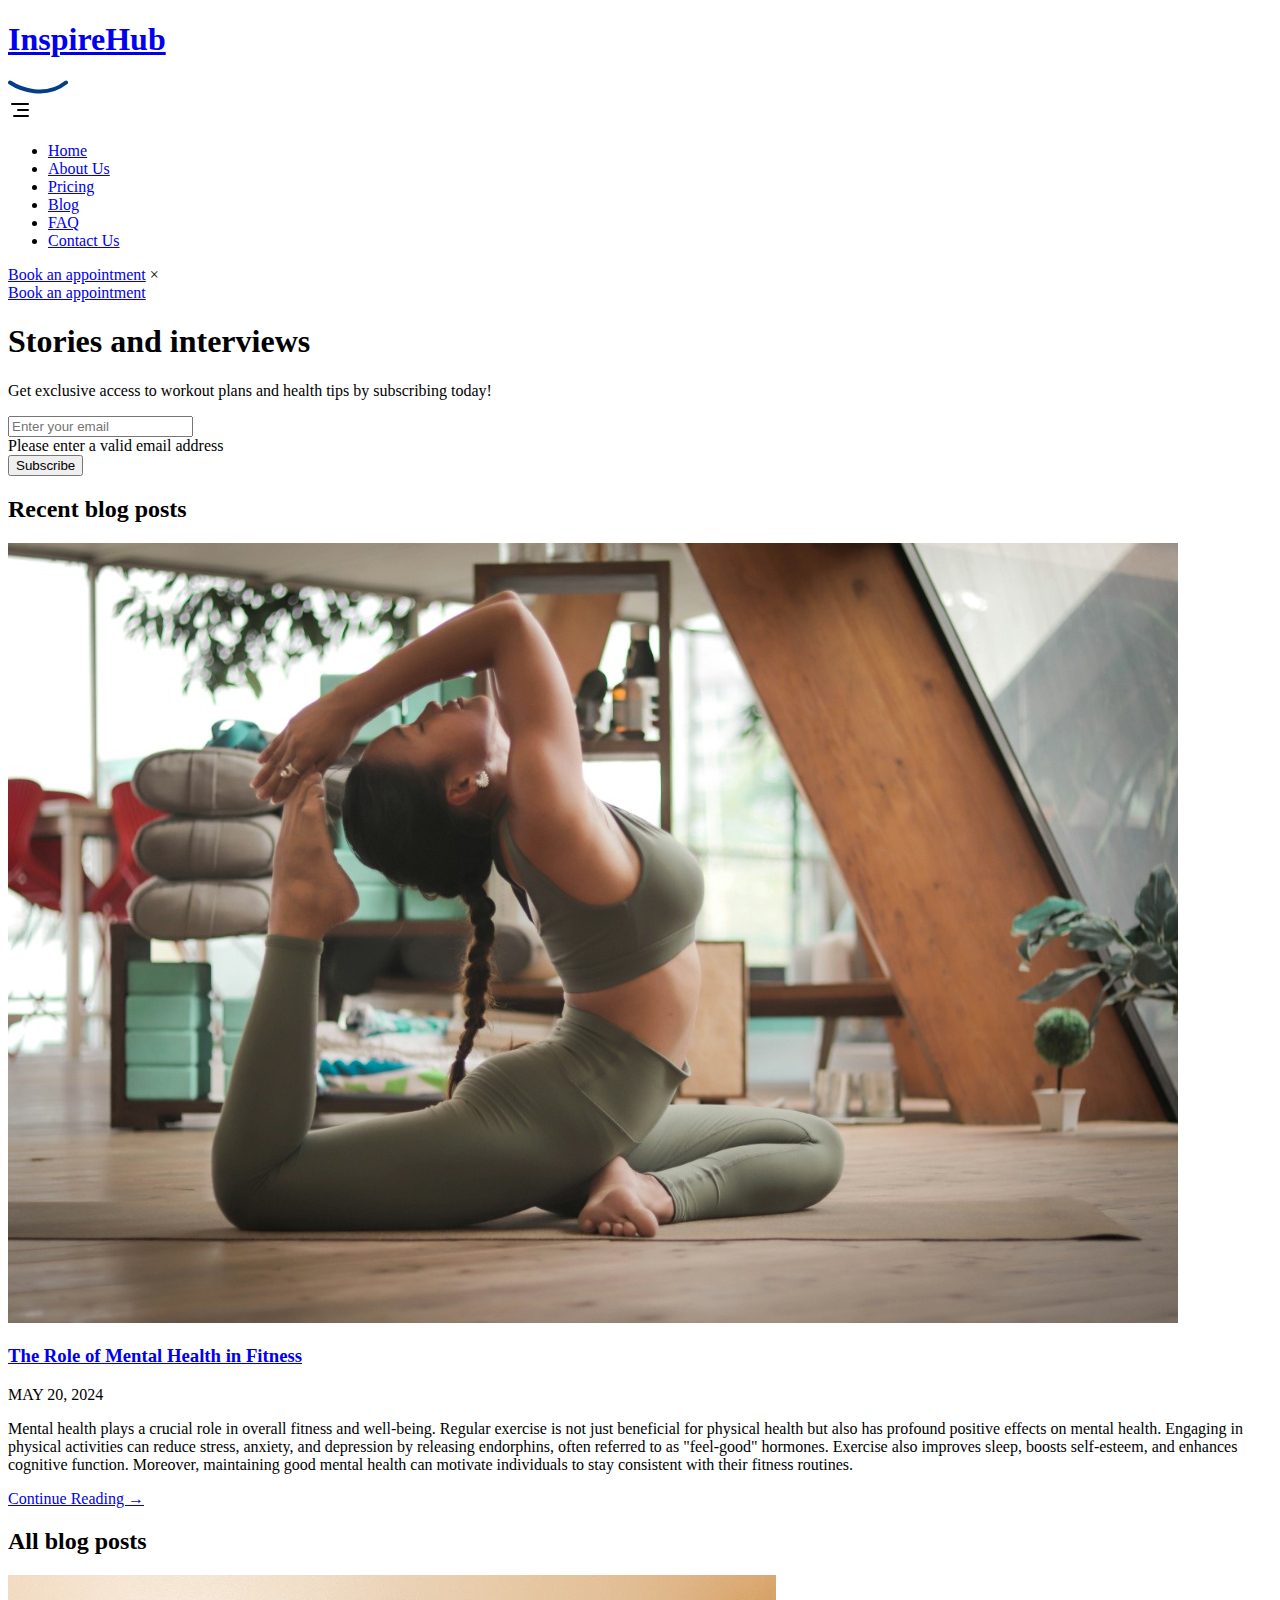
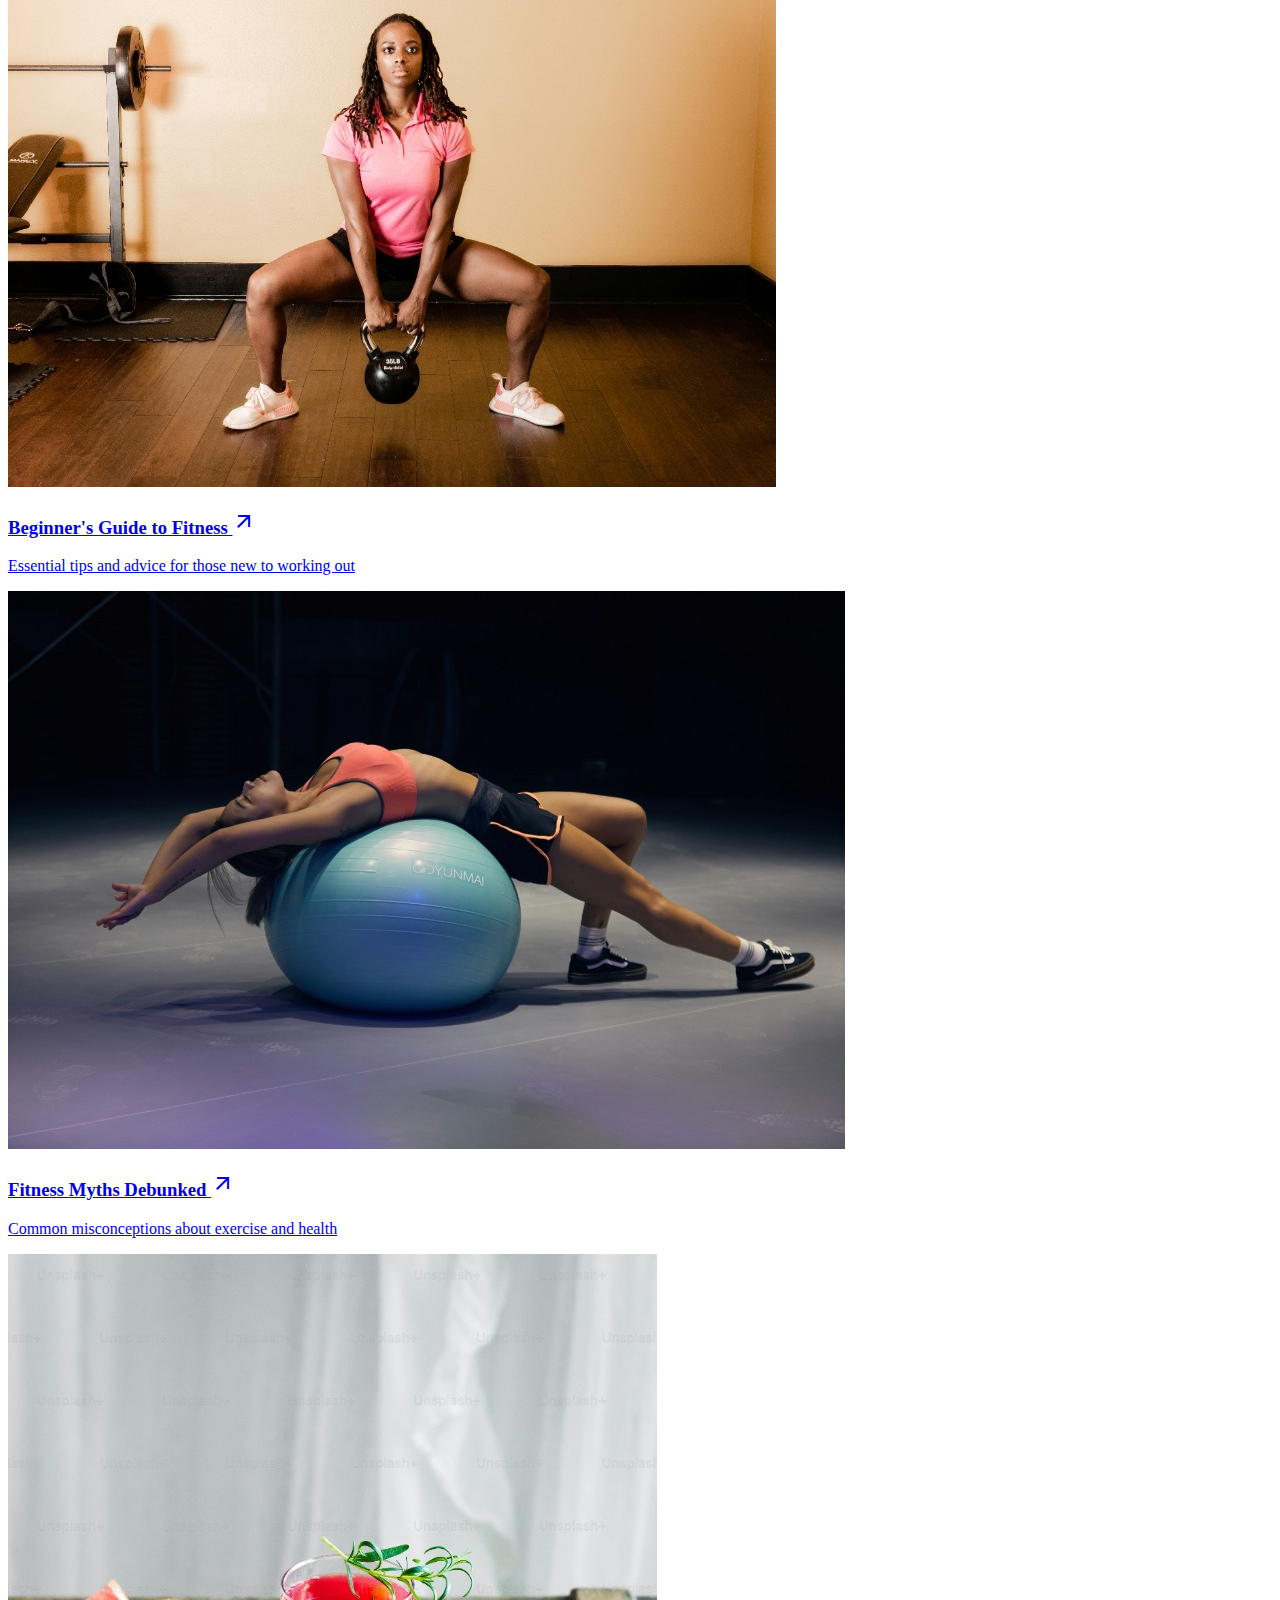
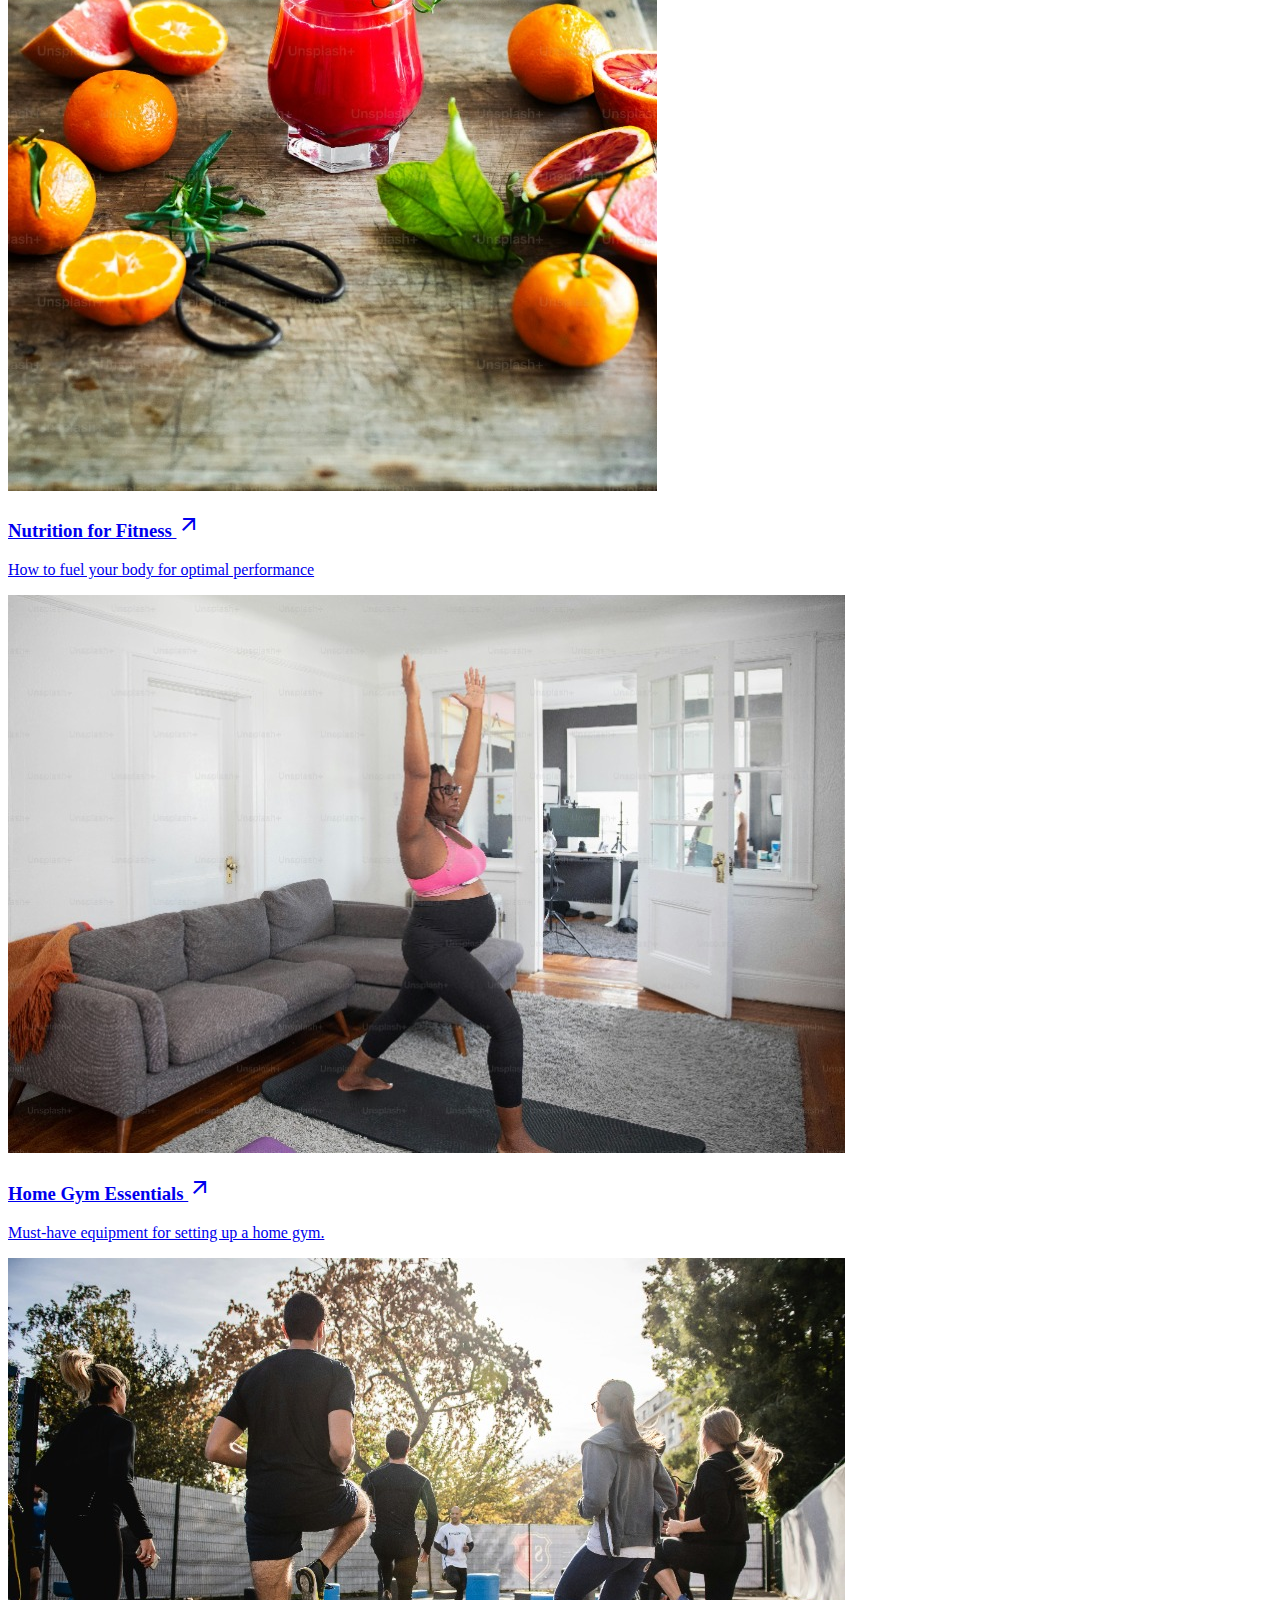
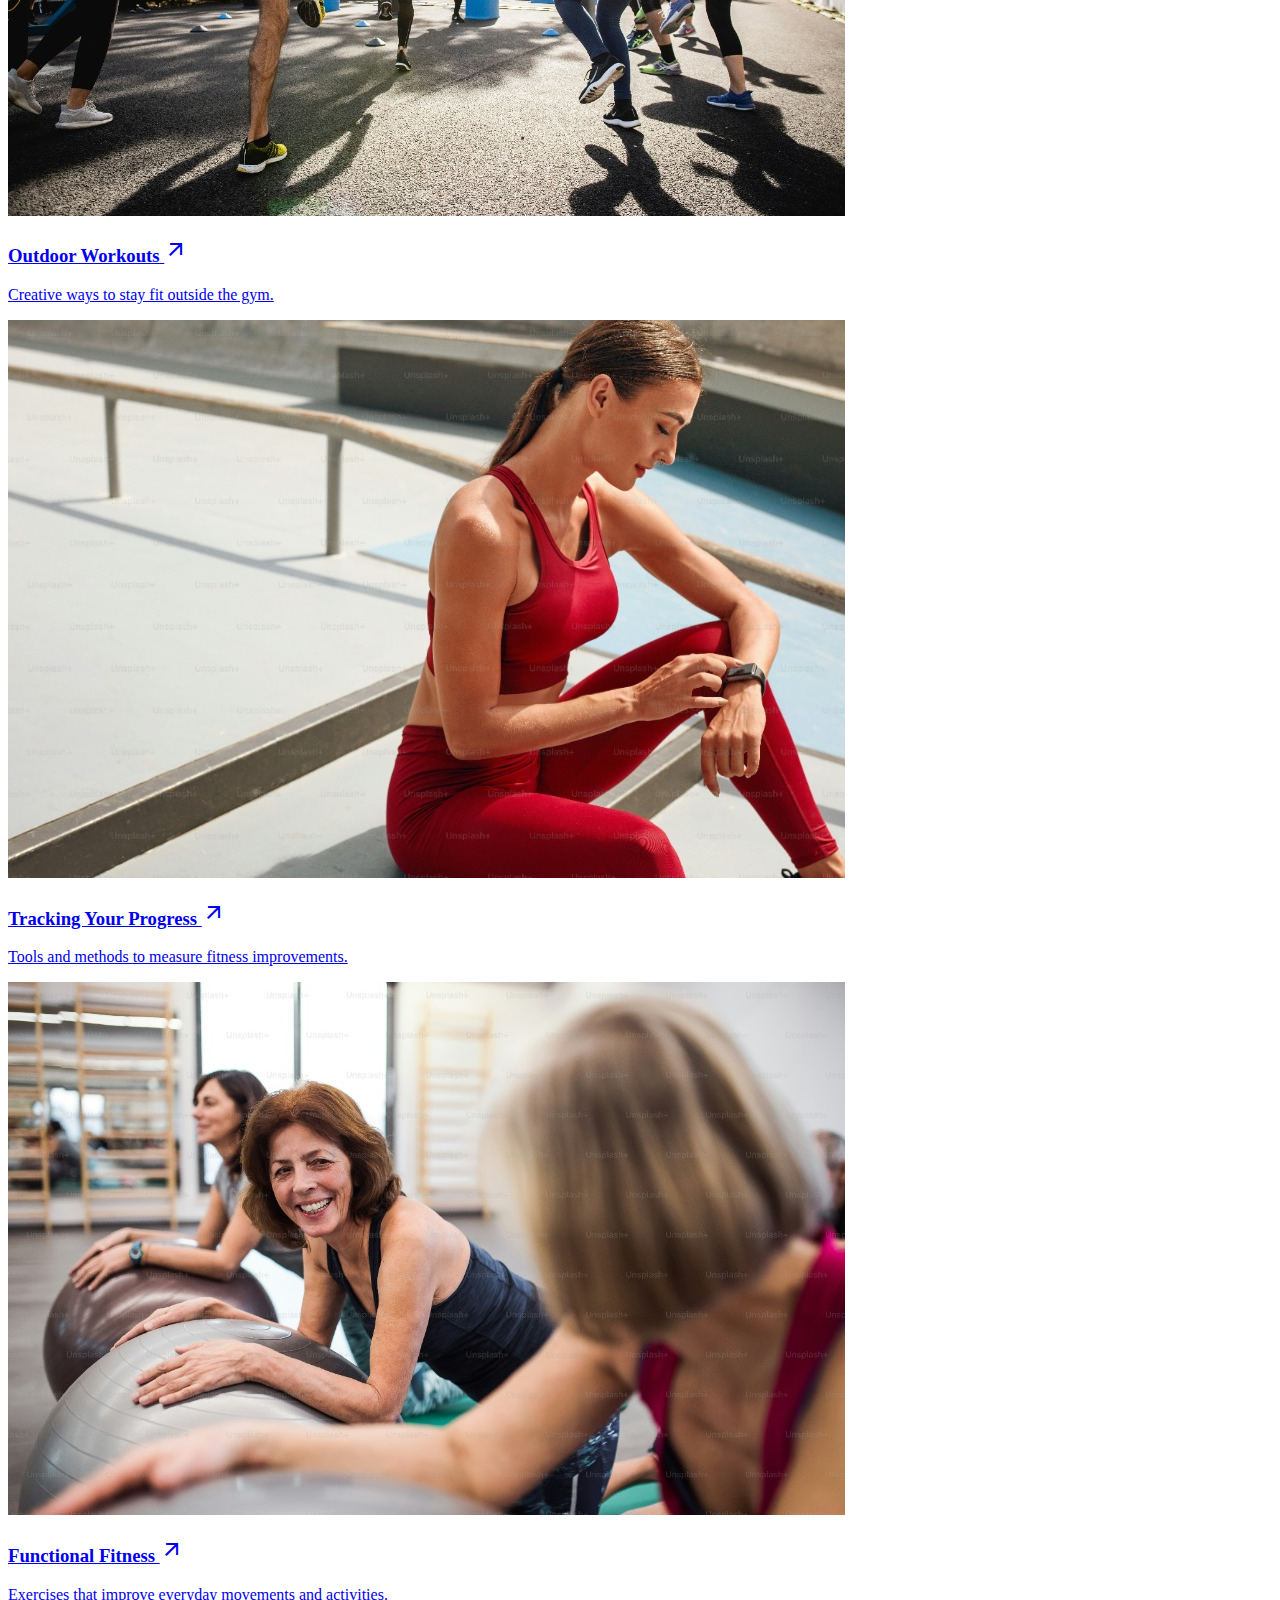
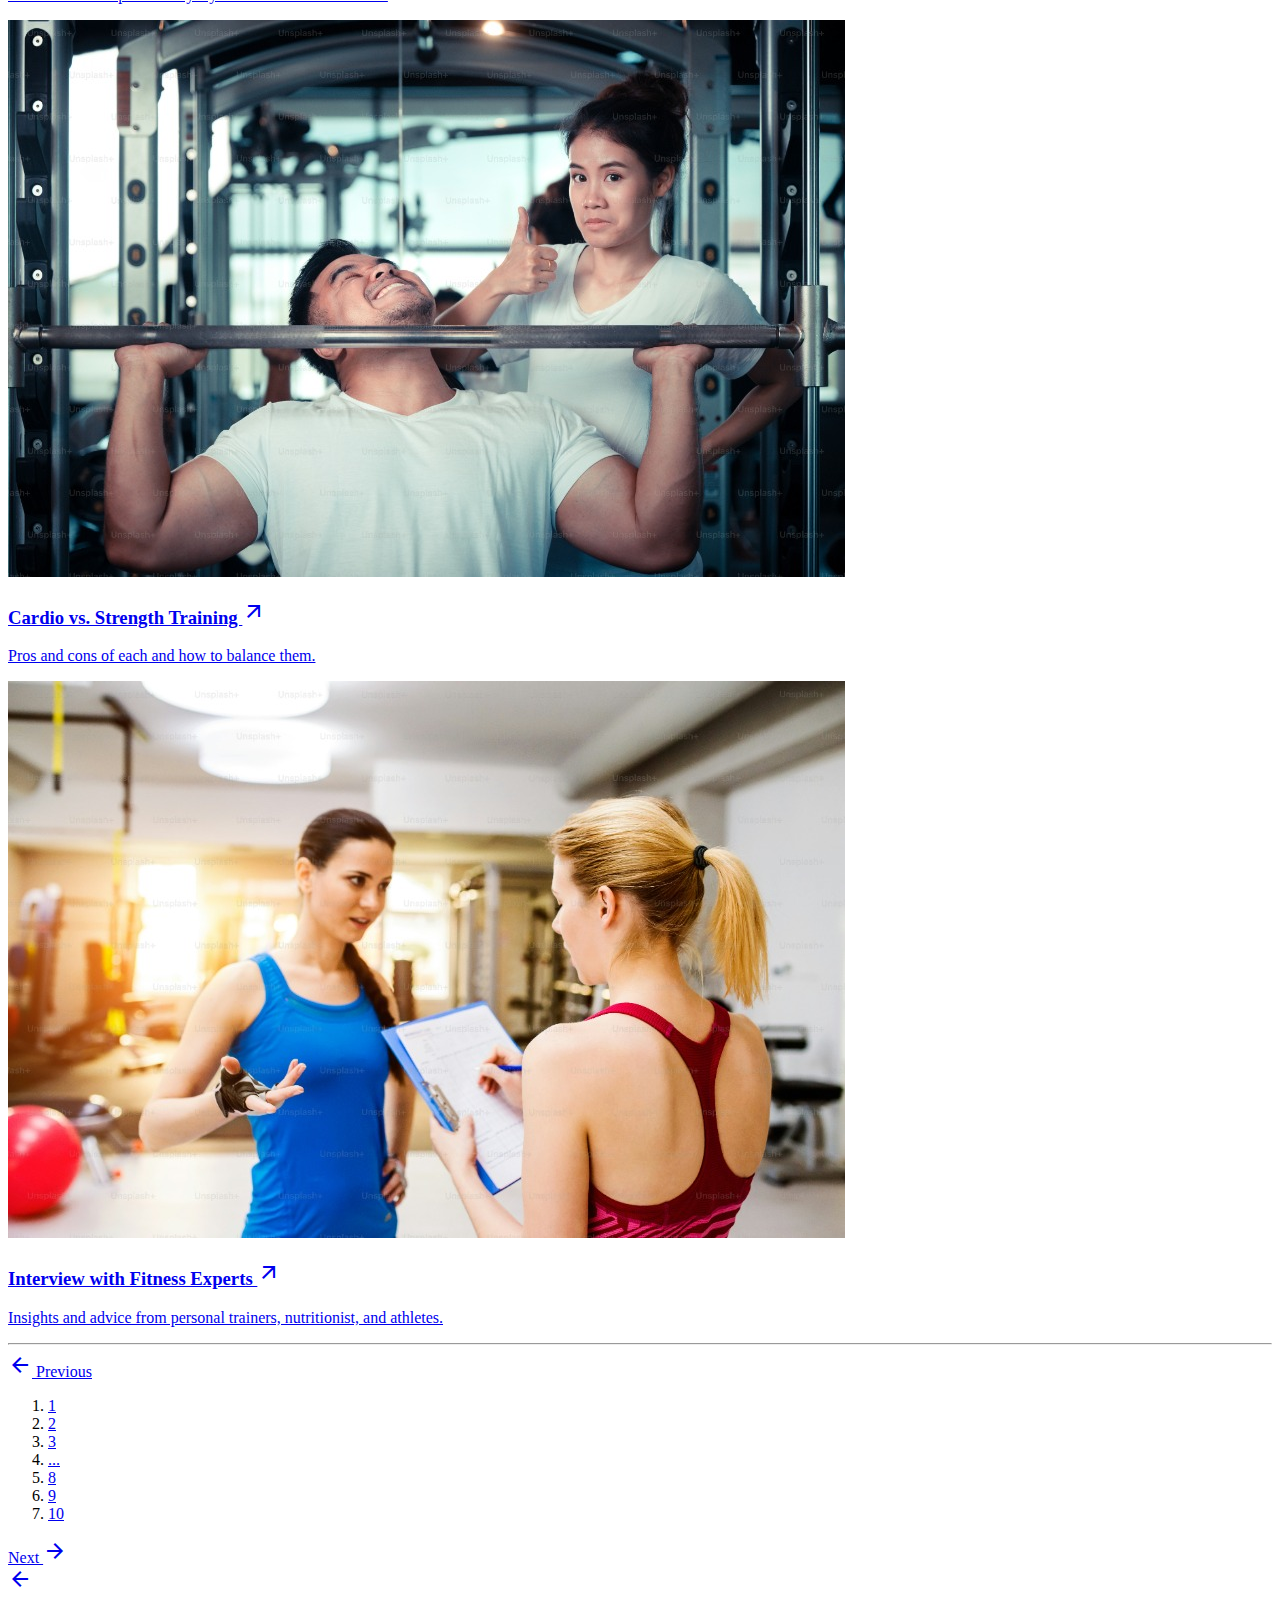
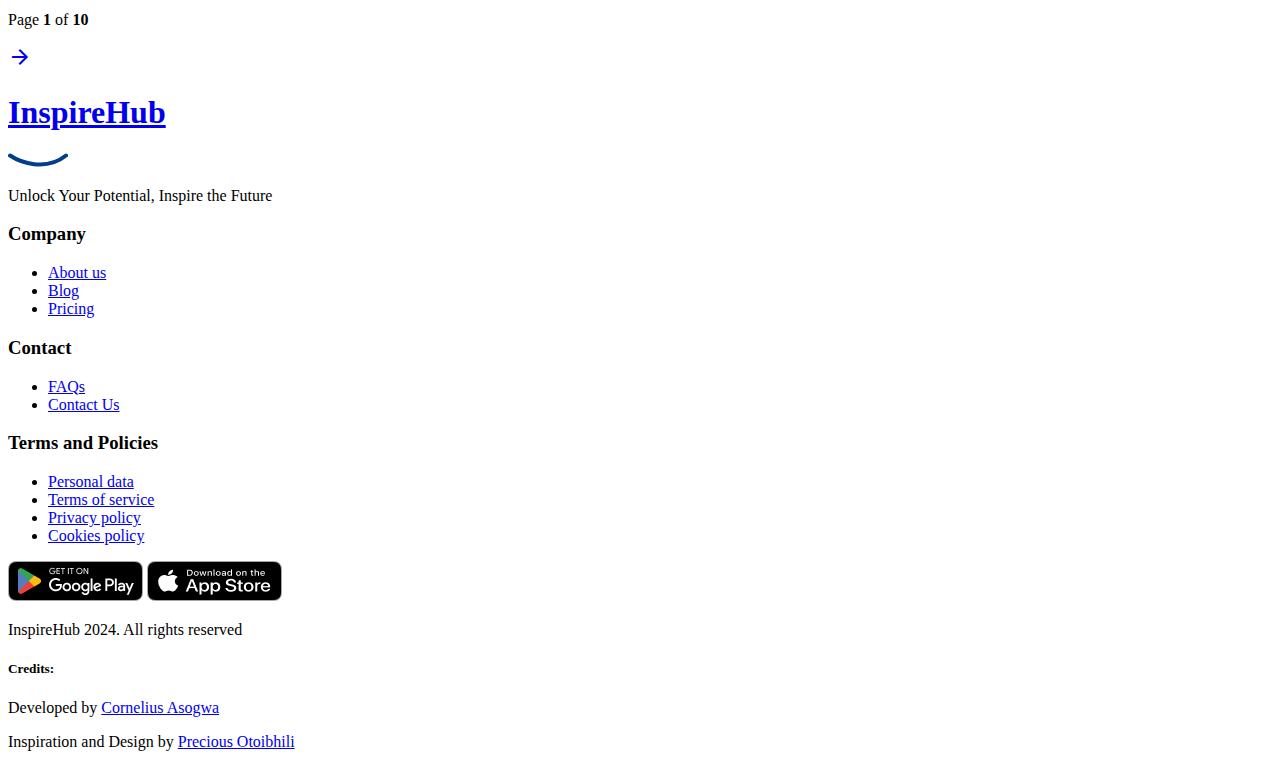
==== pages/blog.html @ 9dee16da "File structure and restructuring. Prepared this for further expansion of this work" ====
<!DOCTYPE html>
<html lang="en">

<head>
   <meta charset="UTF-8">
   <meta name="viewport" content="width=device-width, initial-scale=1.0">
   <meta name="description" content="A fitness organisation that offers services and provides contents to improve and encourage the health and fitness of people.">
   <meta name="author" content="Precious Otoibhili">
   <title>InspireHub Blog</title>
   <link rel="stylesheet" href="styles.css">
   <link rel="stylesheet"
      href="https://fonts.googleapis.com/css2?family=Nunito:wght@400;700&family=Open+Sans:wght@400;700&display=swap"
      rel="stylesheet">
   <link href="https://fonts.googleapis.com/css2?family=Material+Symbols+Outlined" rel="stylesheet">
</head>

<body>

   <header>
      <div id="logo" role="img" aria-label="InspireHub logo">
         <a href="/index.html">
            <h1>InspireHub</h1>
            <div id="vector">
               <svg aria-label="InspireHub icon" width="60" height="14" viewBox="0 0 60 14" fill="none"
                  xmlns="http://www.w3.org/2000/svg">
                  <path d="M2 2.5C12.2044 9.29161 37.6907 18.7999 58 2.5" stroke="#023E8A" stroke-width="4"
                     stroke-linecap="round" />
               </svg>
            </div>
         </a>
      </div>

      <!-- Menu button for smaller screens -->
      <div id="menu-btn" role="button">
         <svg aria-label="button icon" xmlns="http://www.w3.org/2000/svg" width="24" height="24" viewBox="0 0 24 24"
            fill="none" stroke="currentColor" stroke-width="2" stroke-linecap="round" stroke-linejoin="round"
            class="icon icon-tabler icons-tabler-outline icon-tabler-align-right">
            <path stroke="none" d="M0 0h24v24H0z" fill="none" />
            <path d="M4 6l16 0" />
            <path d="M10 12l10 0" />
            <path d="M6 18l14 0" />
         </svg>
      </div>
      <!-- Menu button ends -->

      <div id="topnav-container">
         <nav>
            <ul>
               <li><a href="/pages/home.html">Home</a></li>
               <li><a href="/pages/about.html">About Us</a></li>
               <li><a href="/pages/pricing.html">Pricing</a></li>
               <li><a href="/pages/blog.html" class="active">Blog</a></li>
               <li><a href="/pages/faq.html">FAQ</a></li>
               <li><a href="/pages/contact.html">Contact Us</a></li>
            </ul>
         </nav>
         <a id="mobile-cta-btn" role="button" href="/pages/appointment.html">Book an appointment</a>
         <!-- Mobile nav close button -->
         <span id="close-btn">&times;</span>
      </div>
      <a id="cta-btn" role="button" href="/pages/appointment.html">Book an appointment</a>
   </header>

   <main>
      <section id="hero">
         <div id="hero-content">
            <h1>Stories and interviews</h1>
            <p>Get exclusive access to workout plans and health tips by subscribing today!</p>

            <form id="newsletterForm">
               <label for="email">
                  <input type="email" id="email" name="email" placeholder="Enter your email" autocomplete="email" required>
               </label>
               <div id="error-message">Please enter a valid email address</div>
               <input type="submit" id="news-submit-btn" value="Subscribe">
            </form>
         </div>
      </section>

      <div id="section-wrapper">
         <section id="recent-blog-post">
            <h2>Recent blog posts</h2>
            <article>
               <div id="img-container">
                  <a href="/pages/blogs/mental-health-role.html">
                     <img src="/images/yoga-girl.jpg" alt="Girl doing yoga">
                  </a>
               </div>
               <div id="recent-blog-content">
                  <h3><a href="/pages/blogs/mental-health-role.html">The Role of Mental Health in Fitness</a></h3>
                  <span id="post-date">MAY 20, 2024</span>

                  <p>
                     Mental health plays a crucial role in overall fitness and well-being. Regular exercise is not just
                     beneficial for physical health but also has profound positive effects on mental health. Engaging in
                     physical activities can reduce stress, anxiety, and depression by releasing endorphins, often
                     referred to as "feel-good" hormones. Exercise also improves sleep, boosts self-esteem, and enhances
                     cognitive function. Moreover, maintaining good mental health can motivate individuals to stay
                     consistent with their fitness routines.
                  </p>
                  <p id="continue-reading"><a href="/pages/blogs/mental-health-role.html">Continue Reading <span class="arrow">&rarr;</span></a></p>
               </div>
            </article>
         </section>

         <section id="related-post">
            <h2>All blog posts</h2>

            <div id="related-post-articles-container">
               <article>
                  <a href="/pages/blogs/fitness-guide.html">
                     <img src="/images/beginners-guide.jpg" alt="A girl lifting weight">
                     <h3>Beginner's Guide to Fitness <span class="material-symbols-outlined">arrow_outward</span></h3>
                     <p>Essential tips and advice for those new to working out</p>
                  </a>
               </article>

               <article>
                  <a href="/pages/blogs/fitness-myth.html">
                     <img src="/images/fitness-myth.jpg" alt="A girl stretching on a stretch ball">
                     <h3>Fitness Myths Debunked <span class="material-symbols-outlined">arrow_outward</span></h3>
                     <p>Common misconceptions about exercise and health</p>
                  </a>
               </article>

               <article>
                  <a href="/pages/blogs/fitness-nutrition.html">
                     <img src="/images/nutrition-fitness.jpg" alt="Sliced fruits">
                     <h3>Nutrition for Fitness <span class="material-symbols-outlined">arrow_outward</span></h3>
                     <p>How to fuel your body for optimal performance</p>
                  </a>
               </article>

               <article>
                  <a href="/pages/blogs/home-gym.html">
                     <img src="/images/home-gym.jpg" alt="A woman exercising at home">
                     <h3>Home Gym Essentials <span class="material-symbols-outlined">arrow_outward</span></h3>
                     <p>Must-have equipment for setting up a home gym.</p>
                  </a>
               </article>

               <article>
                  <a href="/pages/blogs/outdoor-workout.html">
                     <img src="/images/outdoor-workout.jpg" alt="People working out outdoor">
                     <h3>Outdoor Workouts <span class="material-symbols-outlined">arrow_outward</span></h3>
                     <p>Creative ways to stay fit outside the gym.</p>
                  </a>
               </article>

               <article>
                  <a href="/pages/blogs/tracking-progress.html">
                     <img src="/images/tracking-progress.jpg" alt="A girl looking at her wrist watch">
                     <h3>Tracking Your Progress <span class="material-symbols-outlined">arrow_outward</span></h3>
                     <p>Tools and methods to measure fitness improvements.</p>
                  </a>
               </article>

               <article>
                  <a href="/pages/blogs/functional-firness.html">
                     <img src="/images/functional-fitness.jpg" alt="Girls chatting at the gym">
                     <h3>Functional Fitness <span class="material-symbols-outlined">arrow_outward</span></h3>
                     <p>Exercises that improve everyday movements and activities.</p>
                  </a>
               </article>

               <article>
                  <a href="/pages/blogs/cardio-training.html">
                     <img src="/images/cardio.jpg" alt="A man lifting weight">
                     <h3>Cardio vs. Strength Training <span class="material-symbols-outlined">arrow_outward</span></h3>
                     <p>Pros and cons of each and how to balance them.</p>
                  </a>
               </article>

               <article>
                  <a href="/pages/blogs/fitness-interview.html">
                     <img src="/images/fitness-interview.jpg" alt="Interview with a gym trainer">
                     <h3>Interview with Fitness Experts <span class="material-symbols-outlined">arrow_outward</span>
                     </h3>
                     <p>Insights and advice from personal trainers, nutritionist, and athletes.</p>
                  </a>
               </article>
            </div>
         </section>

         <hr>

         <div id="pagination">
            <a role="button" href="#fake"><span class="material-symbols-outlined">arrow_back</span> Previous</a>
            <ol>
               <li><a class="active-page" href="#fake">1</a></li>
               <li><a href="#fake">2</a></li>
               <li><a href="#fake">3</a></li>
               <li><a href="#fake">...</a></li>
               <li><a href="#fake">8</a></li>
               <li><a href="#fake">9</a></li>
               <li><a href="#fake">10</a></li>
            </ol>
            <a role="button" href="#fake">Next <span class="material-symbols-outlined">arrow_forward</span></a>
         </div>

         <!-- Mobile pagination -->
         <div id="mobile-pagination">
            <div>
               <a href="#fake"><span class="material-symbols-outlined">arrow_back</span></a>
               <p>Page <span style="font-weight: bold;">1</span> of <span style="font-weight: bold;">10</span></p>
               <a href="#fake"><span class="material-symbols-outlined">arrow_forward</span></a>
            </div>
         </div>
         <!-- Mobile pagination ends -->
      </div>
   </main>

   <footer>
      <div id="main-footer-content">
         <div>
            <div id="logo" role="img" aria-label="InspireHub logo">
               <a href="/index.html">
                  <h1>InspireHub</h1>
                  <div id="vector">
                     <svg aria-label="InspireHub icon" width="60" height="14" viewBox="0 0 60 14" fill="none"
                        xmlns="http://www.w3.org/2000/svg">
                        <path d="M2 2.5C12.2044 9.29161 37.6907 18.7999 58 2.5" stroke="#023E8A" stroke-width="4"
                           stroke-linecap="round" />
                     </svg>
                  </div>
               </a>
            </div>
            <p>Unlock Your Potential, Inspire the Future</p>
         </div>


         <section>
            <h3>Company</h3>
            <ul>
               <li><a href="/pages/about.html">About us</a></li>
               <li><a href="/pages/blog.html">Blog</a></li>
               <li><a href="/pages/pricing.html">Pricing</a></li>
            </ul>
         </section>

         <section>
            <h3>Contact</h3>
            <ul>
               <li><a href="/pages/faq.html">FAQs</a></li>
               <li><a href="/pages/contact.html">Contact Us</a></li>
            </ul>
         </section>

         <section>
            <h3>Terms and Policies</h3>
            <ul>
               <li><a href="/pages/terms-and-policies/personal-data.html">Personal data</a></li>
               <li><a href="/pages/terms-and-policies/service-term.html">Terms of service</a></li>
               <li><a href="/pages/terms-and-policies/privacy.html">Privacy policy</a></li>
               <li><a href="/pages/terms-and-policies/cookies.html">Cookies policy</a></li>
            </ul>
         </section>

         <div id="download-badge">
            <a href="#fake"><img src="/images/playStore-badge.png" alt="Google Play download badge"></a>
            <a href="#fake"><img src="/images/appStore-badge.png" alt="App Store download badge"></a>
         </div>
      </div>

      <p id="copyright">InspireHub 2024. All rights reserved</p>
      <div id="credit">
         <h5>Credits:</h5>
         <p>Developed by <a href="https://x.com/corneliusweb_">Cornelius Asogwa</a></p>
         <p>Inspiration and Design by <a href="https://x.com/Pr3ciousUI">Precious Otoibhili</a></p>
      </div>
   </footer>

   <script src="app.js" defer></script>
</body>

</html>
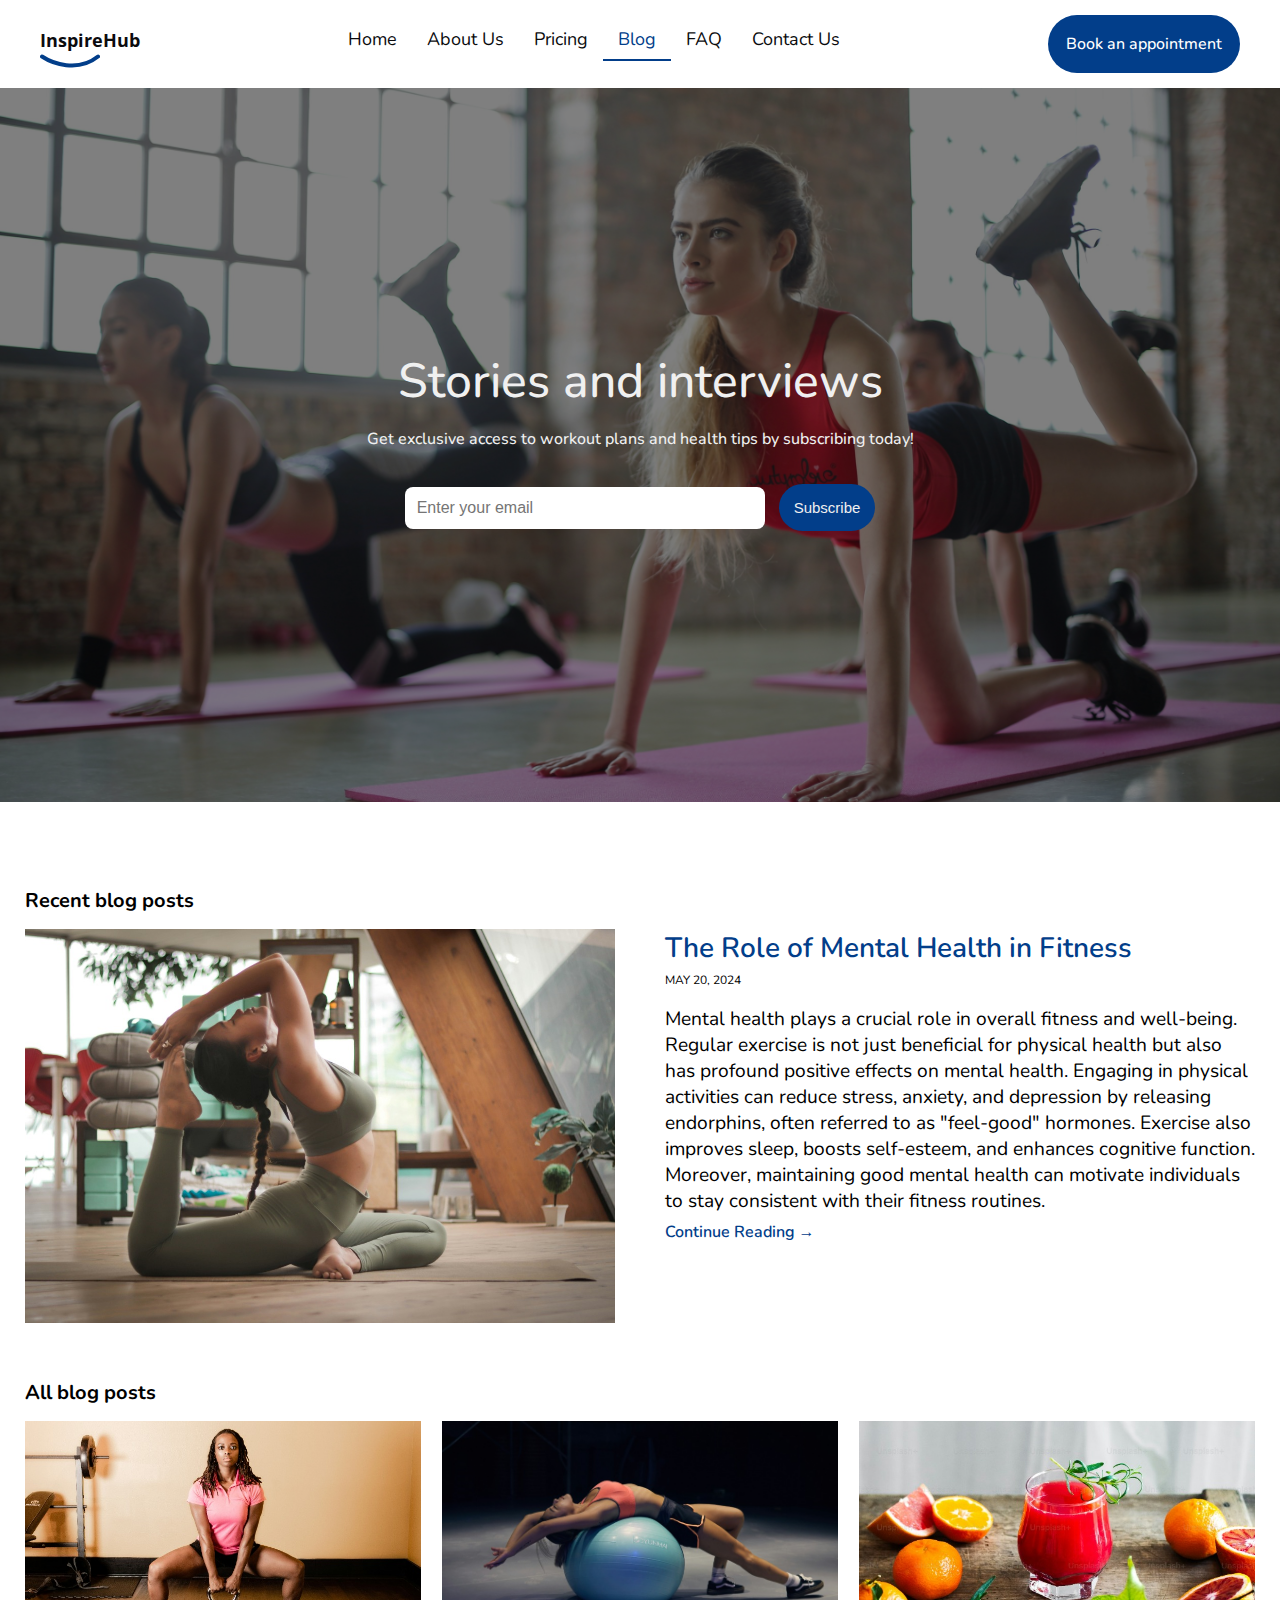
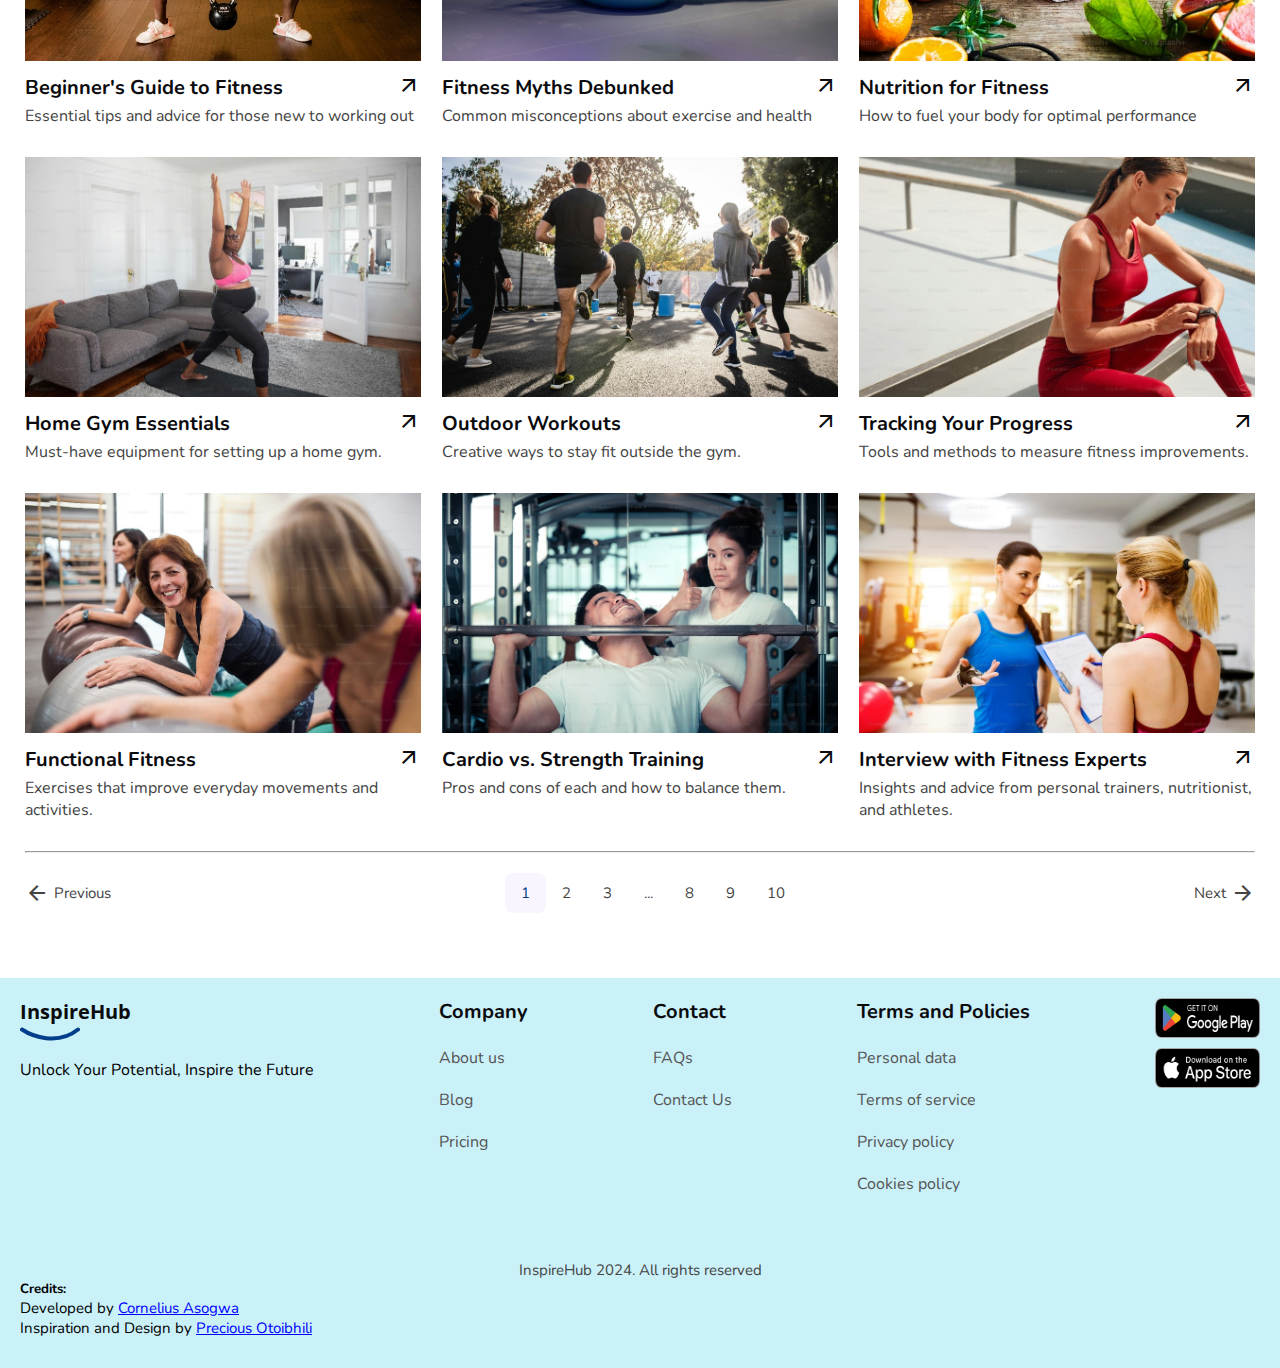
==== commit 4470fb7c: "link adjustment" ====
--- a/pages/blog.html
+++ b/pages/blog.html
@@ -7,7 +7,7 @@
    <meta name="description" content="A fitness organisation that offers services and provides contents to improve and encourage the health and fitness of people.">
    <meta name="author" content="Precious Otoibhili">
    <title>InspireHub Blog</title>
-   <link rel="stylesheet" href="styles.css">
+   <link rel="stylesheet" href="/css/blog.css">
    <link rel="stylesheet"
       href="https://fonts.googleapis.com/css2?family=Nunito:wght@400;700&family=Open+Sans:wght@400;700&display=swap"
       rel="stylesheet">
@@ -270,7 +270,7 @@
       </div>
    </footer>
 
-   <script src="app.js" defer></script>
+   <script src="/js/main.js"></script>
 </body>
 
 </html>--- a/css/blog.css
+++ b/css/blog.css
@@ -0,0 +1,707 @@
+:root {
+   /* Primary colors */
+   --site-blue-color: #023E8A;
+   --white-color: #fff;
+   --black-color: #000;
+   --blue-color: blue;
+   --red-color: red;
+   --page-black-color: #0B0B0E;
+   --footer-lightblue-color: #CAF0F8;
+   --footer-links-grey: #6A6B6C;
+
+   /* Secondary colors */
+   --level-9-white: #f0f0f0;
+   --level-3-black: #333;
+   --level-4-black: #444;
+   --level-5-black: #555;
+   --level-6-black: #666;
+   --faint-black-color: rgba(0, 0, 0, 0.5);
+   --pagination-bg-color: #F9F5FF;
+
+   /* Fonts */
+   --site-font: 'Nunito', sans-serif;
+   --logo-font: 'Open sans';
+
+   /* Sizes */
+   --max-page-size: 1440px;
+   --page-padding: 25px;
+   --page-padding-small-screen: 15px;
+}
+
+* {
+   box-sizing: border-box;
+   margin: 0;
+   padding: 0;
+}
+
+/* Large screen hidden buttons */
+#menu-btn {
+   display: none;
+}
+
+#close-btn {
+   display: none;
+}
+
+#mobile-cta-btn {
+   display: none;
+}
+
+/* ...................... */
+
+
+body {
+   font-family: var(--site-font), sans-serif;
+   max-width: var(--max-page-size);
+   background-color: var(--white-color);
+}
+
+header {
+   display: flex;
+   justify-content: space-between;
+   align-items: center;
+   padding: 15px 40px;
+}
+
+header a {
+   text-decoration: none;
+   color: var(--page-black-color);
+}
+
+header h1 {
+   font-family: var(--logo-font), sans-serif;
+   font-size: 18px;
+   color: var(--page-black-color);
+}
+
+header #vector {
+   width: 56px;
+   height: 9px;
+}
+
+header nav ul {
+   list-style-type: none;
+   display: flex;
+}
+
+header nav a {
+   padding: 0 15px;
+   display: inline-block;
+   font-size: 18px;
+   padding-bottom: 8px;
+}
+
+header nav a:hover:not(a.active) {
+   text-decoration: underline;
+}
+
+header nav a.active {
+   border-bottom: 2px solid var(--site-blue-color);
+   color: var(--site-blue-color);
+}
+
+
+header #cta-btn {
+   background-color: var(--site-blue-color);
+   border-radius: 50px;
+   border: none;
+   color: var(--white-color);
+   font-weight: 500;
+   display: block;
+   padding: 18px;
+}
+
+
+main section#hero {
+   width: 100%;
+   height: 714px;
+   background-image: url('/images/fitness-background.jpg');
+   background-repeat: no-repeat;
+   background-position: center;
+   background-size: cover;
+   margin-bottom: 60px;
+}
+
+section #hero-content {
+   height: 100%;
+   width: 100%;
+   background-color: var(--faint-black-color);
+   color: var(--level-9-white);
+   text-align: center;
+   padding-top: 260px;
+   text-align: center;
+}
+
+#hero-content h1 {
+   font-size: 48px;
+   font-weight: 500;
+   margin-bottom: 10px;
+}
+
+#hero-content p {
+   font-weight: 500;
+   line-height: 1.9;
+   margin-bottom: 30px;
+}
+
+#hero input[type="email"] {
+   margin-right: 10px;
+   padding: 12px;
+   width: 360px;
+   border-radius: 8px;
+   outline: none;
+   border: none;
+   font-size: 16px;
+}
+#hero input[type="email"]:focus {
+   border: 3px solid var(--site-blue-color);
+}
+
+#error-message {
+   color: var(--red-color);
+   padding: 3px 0;
+   display: none;
+}
+
+#hero input[type="submit"] {
+   padding: 15px;
+   font-size: 15px;
+   border-radius: 25px;
+   border: none;
+   color: #f0f0f0;
+   cursor: pointer;
+   background-color: var(--site-blue-color);
+   text-align: center;
+}
+
+
+/* All section headings */
+section h2 {
+   margin-bottom: 15px;
+   font-size: 20px;
+   display: inline-block;
+   text-decoration: none;
+   color: var(--black-color);
+}
+
+#section-wrapper {
+   padding: var(--page-padding);
+}
+
+
+section#recent-blog-post {
+   margin-bottom: 50px;
+}
+
+#recent-blog-post article {
+   display: flex;
+   justify-content: space-between;
+}
+
+article #img-container {
+   width: 48%;
+}
+
+#img-container img {
+   width: 100%;
+   height: auto;
+}
+
+article #recent-blog-content {
+   width: 48%;
+}
+
+#recent-blog-content h3 a {
+   color: var(--site-blue-color);
+   font-size: 28px;
+   font-weight: 600;
+   text-decoration: none;
+   display: block;
+}
+
+#recent-blog-content p {
+   font-size: 1.2em;
+}
+
+span#post-date {
+   display: block;
+   font-size: 12px;
+   margin-top: 5px;
+   margin-bottom: 18px;
+}
+
+#continue-reading a {
+   display: block;
+   color: var(--site-blue-color);
+   margin-top: 7px;
+   font-size: 16px;
+   font-weight: 600;
+   text-decoration: none;
+}
+
+
+
+section #related-post-articles-container {
+   display: flex;
+   flex-wrap: wrap;
+   justify-content: space-between;
+}
+
+#related-post-articles-container article {
+   width: 32.2%;
+   margin-bottom: 30px;
+}
+
+section#related-post img {
+   width: 100%;
+   height: 240px;
+   object-fit: cover;
+}
+
+#related-post a {
+   text-decoration: none;
+   display: block;
+}
+
+#related-post a:hover {
+   text-decoration: underline;
+   text-decoration-thickness: 1.5px;
+   text-decoration-color: var(--level-6-black);
+}
+
+#related-post h3 {
+   color: var(--page-black-color);
+   font-size: 20px;
+   margin-top: 7px;
+}
+
+#related-post p {
+   margin-top: 4px;
+   color: var(--level-4-black);
+   font-size: 16px;
+}
+
+#related-post .material-symbols-outlined {
+   float: right;
+}
+
+hr::after {
+   content: "";
+   clear: both;
+   display: table;
+}
+
+
+
+#pagination {
+   display: flex;
+   justify-content: space-between;
+   align-items: center;
+   margin-top: 20px;
+}
+
+#pagination ol {
+   display: flex;
+   list-style-type: none;
+}
+
+#pagination a {
+   display: block;
+   padding: 10px 16px;
+   text-decoration: none;
+   color: var(--level-4-black);
+   font-size: 15px;
+}
+
+#pagination a.active-page {
+   color: var(--site-blue-color);
+   background-color: var(--pagination-bg-color);
+   border-radius: 8px;
+}
+
+#pagination a[role="button"] {
+   gap: 5px;
+   display: flex;
+   align-items: center;
+   padding: 0;
+   transition: .2s;
+}
+
+#pagination a[role="button"]:hover {
+   border: 1px solid var(--level-6-black);
+   border-radius: 8px;
+   padding: 4px;
+   background-color: var(--pagination-bg-color);
+   color: var(--site-blue-color);
+}
+
+/* Mobile screen pagination */
+#mobile-pagination {
+   display: none;
+}
+
+#mobile-pagination>div {
+   display: flex;
+   justify-content: space-between;
+}
+
+#mobile-pagination a {
+   display: block;
+   color: var(--page-black-color);
+}
+
+
+
+footer {
+   background-color: var(--footer-lightblue-color);
+   margin-top: 40px;
+   padding: 20px;
+}
+
+footer a {
+   text-decoration: none;
+   display: block;
+}
+
+#main-footer-content {
+   display: flex;
+   justify-content: space-between;
+   width: 100%;
+   padding-bottom: 30px;
+}
+
+#main-footer-content p {
+   margin-top: 12px;
+}
+
+
+footer h1 {
+   font-family: var(--logo-font);
+   font-size: 20px;
+   color: var(--page-black-color);
+}
+
+footer h3 {
+   font-size: 20px;
+   line-height: 27.28px;
+   margin-bottom: 12px;
+   color: var(--page-black-color);
+}
+
+footer ul {
+   list-style-type: none;
+}
+
+footer li a {
+   color: var(--level-5-black);
+   padding: 10px 0;
+}
+
+footer li a:hover {
+   text-decoration: underline;
+}
+
+#download-badge img {
+   display: block;
+   width: 105px;
+   height: 40px;
+   margin-bottom: 10px;
+}
+
+
+footer #credit {
+   margin-bottom: 10px;
+}
+
+#credit p {
+   font-size: 15px;
+   color: var(--black-color);
+}
+
+#credit a {
+   color: var(--blue-color);
+   display: inline;
+   line-height: 1.2;
+   text-decoration: underline;
+}
+
+#credit a:hover {
+   text-decoration: none;
+}
+
+footer #copyright {
+   display: block;
+   margin-top: 25px;
+   text-align: center;
+   font-size: 15px;
+   color: var(--level-4-black);
+}
+
+
+@media screen and (min-width: 1440px) {
+   #recent-blog-content p {
+      line-height: 1.6;
+   }
+}
+
+@media screen and (max-width: 1180px) {
+   main section#hero {
+      margin-bottom: 40px;
+   }
+
+   #recent-blog-content p {
+      font-size: 1em;
+   }
+
+   #recent-blog-content h3 a {
+      font-size: 22px;
+   }
+}
+
+@media screen and (max-width: 1045px) {
+   header {
+      padding: 15px 10px;
+   }
+
+   article #img-container {
+      width: 49%;
+   }
+
+   #section-wrapper {
+      padding: var(--page-padding-small-screen);
+   }
+}
+
+@media screen and (max-width: 950px) {
+
+   header nav a {
+      padding: 0 10px;
+      font-size: 17px;
+   }
+
+   header #cta-btn {
+      padding: 12px;
+   }
+
+
+
+   #main-footer-content {
+      flex-wrap: wrap;
+      justify-content: space-between;
+   }
+
+   #recent-blog-content h3 a {
+      font-size: 20px;
+   }
+
+   #img-container img {
+      height: 330px;
+   }
+
+
+
+   #related-post-articles-container article {
+      width: 48.8%;
+      margin-bottom: 30px;
+   }
+
+
+   footer section,
+   #main-footer-content div:first-of-type {
+      margin-right: 18px;
+   }
+
+   footer #copyright {
+      margin-bottom: 40px;
+      margin-top: 40px;
+   }
+}
+
+@media screen and (max-width: 770px) {
+   #menu-btn {
+      display: block;
+      cursor: pointer;
+      transition: .2s;
+   }
+
+   #menu-btn:hover,
+   #menu-btn:focus {
+      transform: scale(1.2);
+   }
+
+   #close-btn {
+      display: block;
+      font-size: 40px;
+      color: var(--white-color);
+      position: absolute;
+      right: 3%;
+      top: 2%;
+      transition: .2s;
+      cursor: pointer;
+   }
+
+   #close-btn:hover {
+      color: var(--footer-links-grey);
+   }
+
+   #topnav-container {
+      display: none;
+      position: fixed;
+      overflow: auto;
+      height: 100%;
+      width: 100%;
+      left: 0;
+      top: 0;
+      background-color: var(--black-color);
+      text-align: center;
+      transition: .2s;
+   }
+
+   header #cta-btn {
+      display: none;
+   }
+
+   #mobile-cta-btn {
+      display: block;
+      background-color: var(--site-blue-color);
+      color: var(--white-color);
+      border-radius: 8px;
+      border: none;
+      font-weight: 500;
+      display: inline-block;
+      padding: 12px;
+      margin-top: 30px;
+   }
+
+   header nav ul {
+      flex-direction: column;
+      margin-top: 140px;
+   }
+
+   header nav a:not(a.active) {
+      margin-bottom: 20px;
+      font-size: 20px;
+      display: inline-block;
+      color: var(--white-color);
+   }
+
+   header nav a.active {
+      margin-bottom: 30px;
+   }
+
+
+   header {
+      padding: 15px 20px;
+   }
+
+
+
+   section#recent-blog-post article {
+      flex-direction: column;
+      margin-bottom: 40px;
+   }
+
+   article #recent-blog-content {
+      width: 100%;
+      font-size: 1em;
+      margin-top: 25px;
+   }
+
+   #img-container img,
+   article #img-container {
+      height: auto;
+      width: 100%;
+   }
+
+
+
+   #related-post-articles-container {
+      flex-direction: column;
+   }
+
+   #related-post-articles-container article {
+      width: 100%;
+      margin-bottom: 40px;
+   }
+
+   section#related-post img {
+      width: 100%;
+      height: auto;
+      max-height: 400px;
+   }
+
+
+   #main-footer-content {
+      flex-direction: column;
+   }
+
+   footer {
+      padding: 20px;
+   }
+
+   footer section {
+      margin-top: 30px;
+   }
+
+   footer h3 {
+      margin-bottom: 4px;
+   }
+
+   footer li a {
+      padding: 3px 0;
+      display: inline-block;
+   }
+
+   #main-footer-content>div {
+      margin-bottom: 35px;
+   }
+
+   #main-footer-content section:last-of-type {
+      margin-bottom: 28px;
+   }
+
+}
+
+
+@media screen and (max-width: 580px) {
+   section #hero-content {
+      padding-top: 170px;
+   }
+
+   #hero input[type="email"] {
+      width: 97%;
+      margin-right: unset;
+      margin-top: 40px;
+   }
+   
+   #hero input[type="submit"] {
+      margin-top: 15px;
+      width: 97%;
+      border-radius: 8px;
+      font-size: 1.1em;
+   }
+
+   #recent-post article p {
+      font-size: 1.2em;
+      line-height: 1.4;
+   }
+
+   #pagination {
+      display: none;
+   }
+
+   #mobile-pagination {
+      display: block;
+      margin-top: 25px;
+   }
+
+   footer {
+      padding: var(--page-padding-small-screen);
+   }
+   
+   div#download-badge a {
+      display: inline-block;
+      margin-right: 15px;
+      margin-bottom: unset;
+   }
+}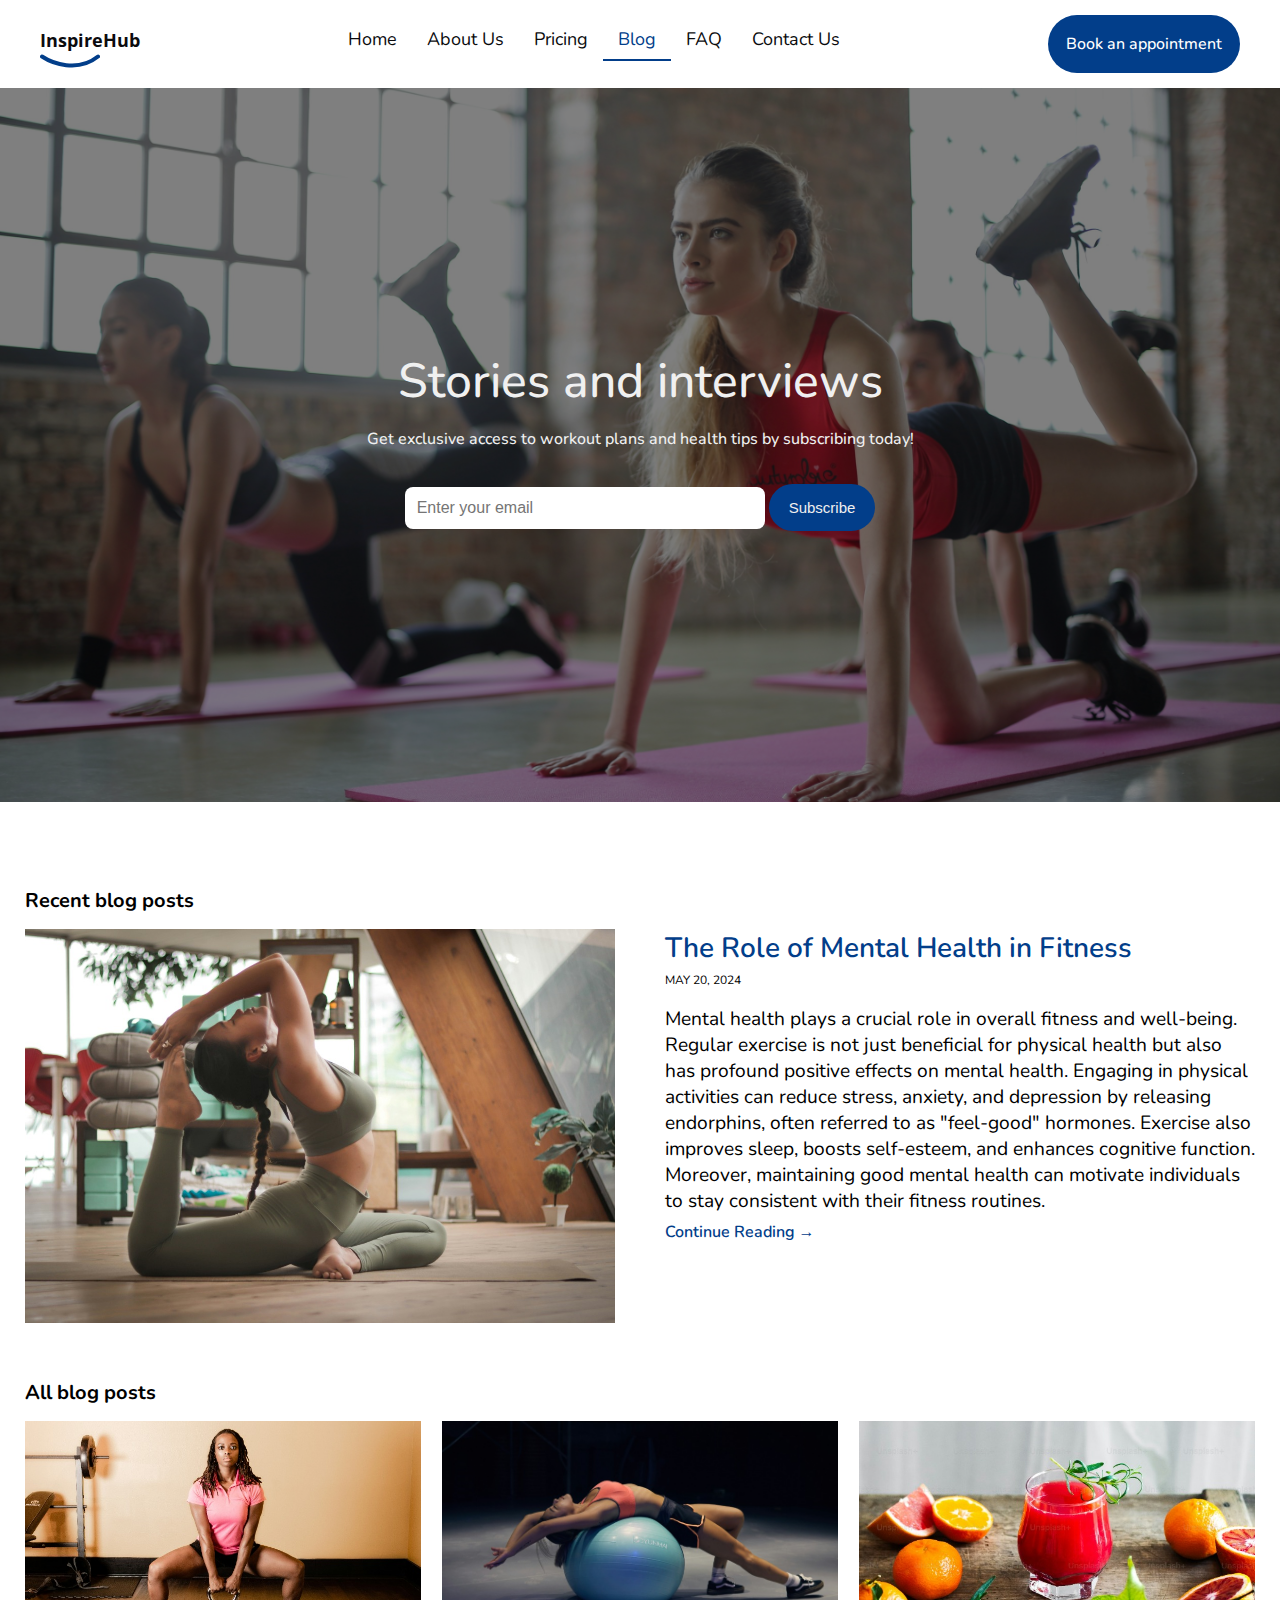
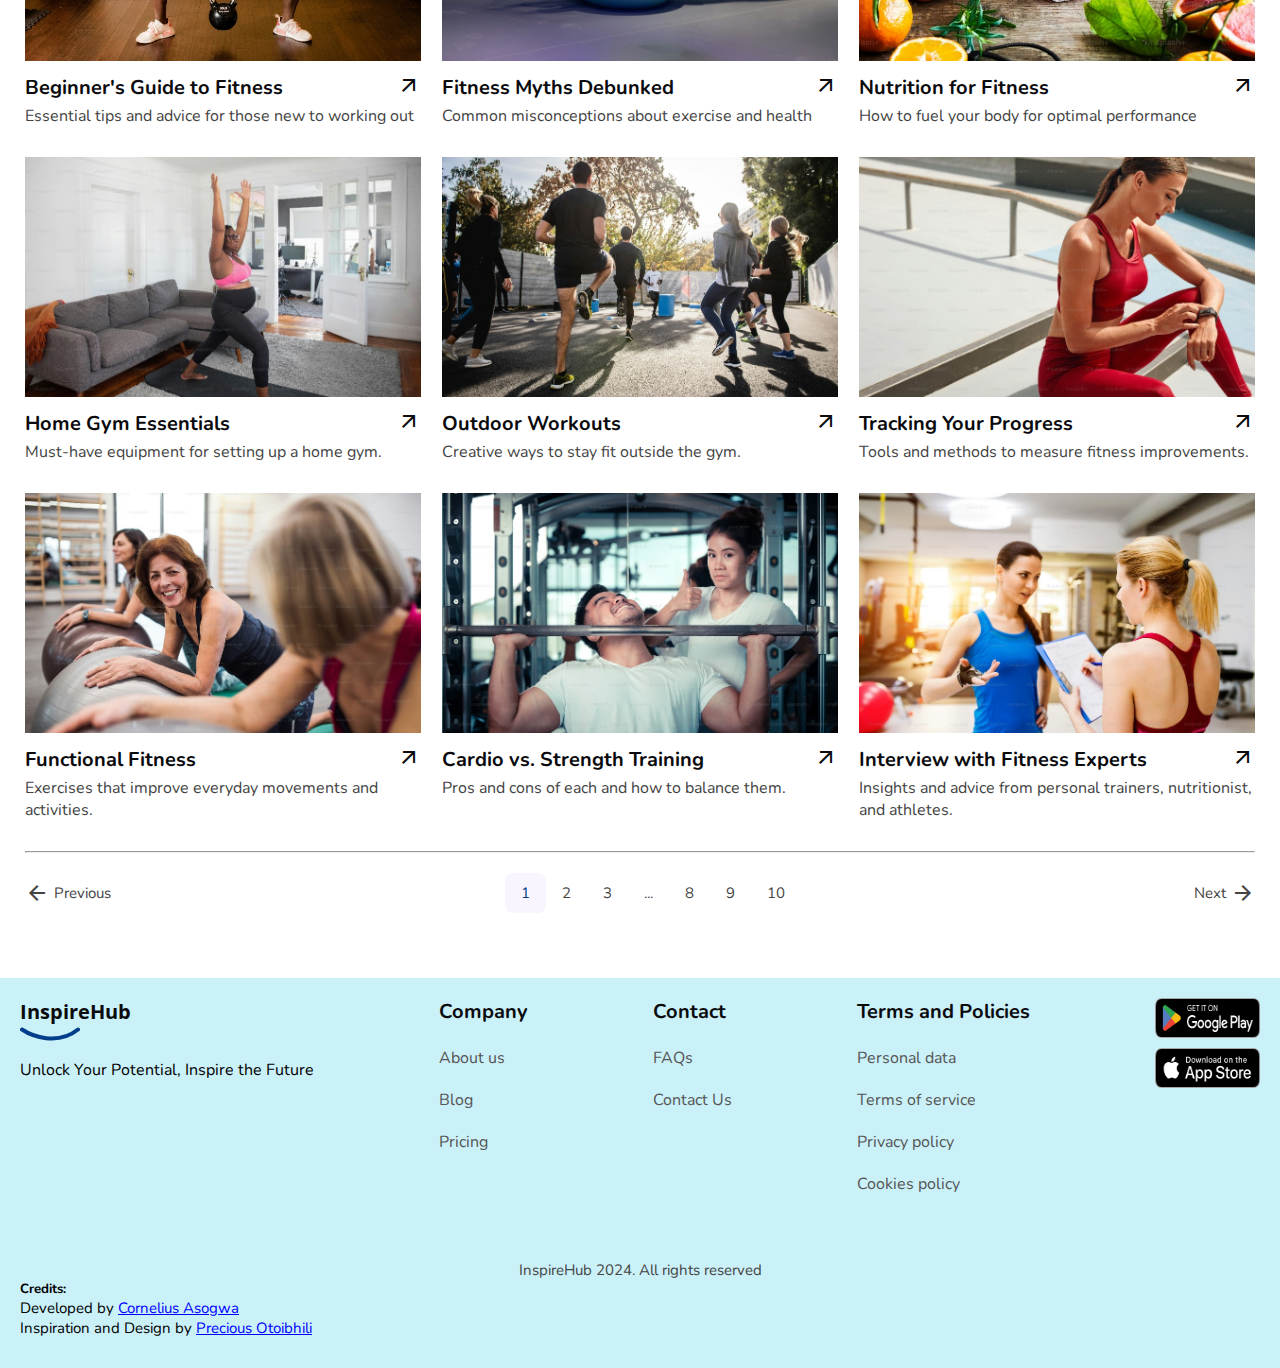
==== commit 5504487a: "Added index html file" ====
--- a/pages/blog.html
+++ b/pages/blog.html
@@ -46,7 +46,7 @@
       <div id="topnav-container">
          <nav>
             <ul>
-               <li><a href="/pages/home.html">Home</a></li>
+               <li><a href="/index.html">Home</a></li>
                <li><a href="/pages/about.html">About Us</a></li>
                <li><a href="/pages/pricing.html">Pricing</a></li>
                <li><a href="/pages/blog.html" class="active">Blog</a></li>
--- a/css/blog.css
+++ b/css/blog.css
@@ -127,7 +127,6 @@
    width: 100%;
    background-color: var(--faint-black-color);
    color: var(--level-9-white);
-   text-align: center;
    padding-top: 260px;
    text-align: center;
 }
@@ -144,8 +143,14 @@
    margin-bottom: 30px;
 }
 
+form {
+   position: relative;
+   max-width: 500px;
+   width: 500px;
+   margin: auto;
+}
+
 #hero input[type="email"] {
-   margin-right: 10px;
    padding: 12px;
    width: 360px;
    border-radius: 8px;
@@ -161,10 +166,12 @@
    color: var(--red-color);
    padding: 3px 0;
    display: none;
+   position: absolute;
+   left: 4%;
 }
 
 #hero input[type="submit"] {
-   padding: 15px;
+   padding: 15px 20px;
    font-size: 15px;
    border-radius: 25px;
    border: none;
@@ -669,14 +676,15 @@
    }
 
    #hero input[type="email"] {
-      width: 97%;
+      width: 92%;
       margin-right: unset;
       margin-top: 40px;
    }
    
    #hero input[type="submit"] {
-      margin-top: 15px;
-      width: 97%;
+      margin-top: 25px;
+      padding: 10px;
+      width: 92%;
       border-radius: 8px;
       font-size: 1.1em;
    }
